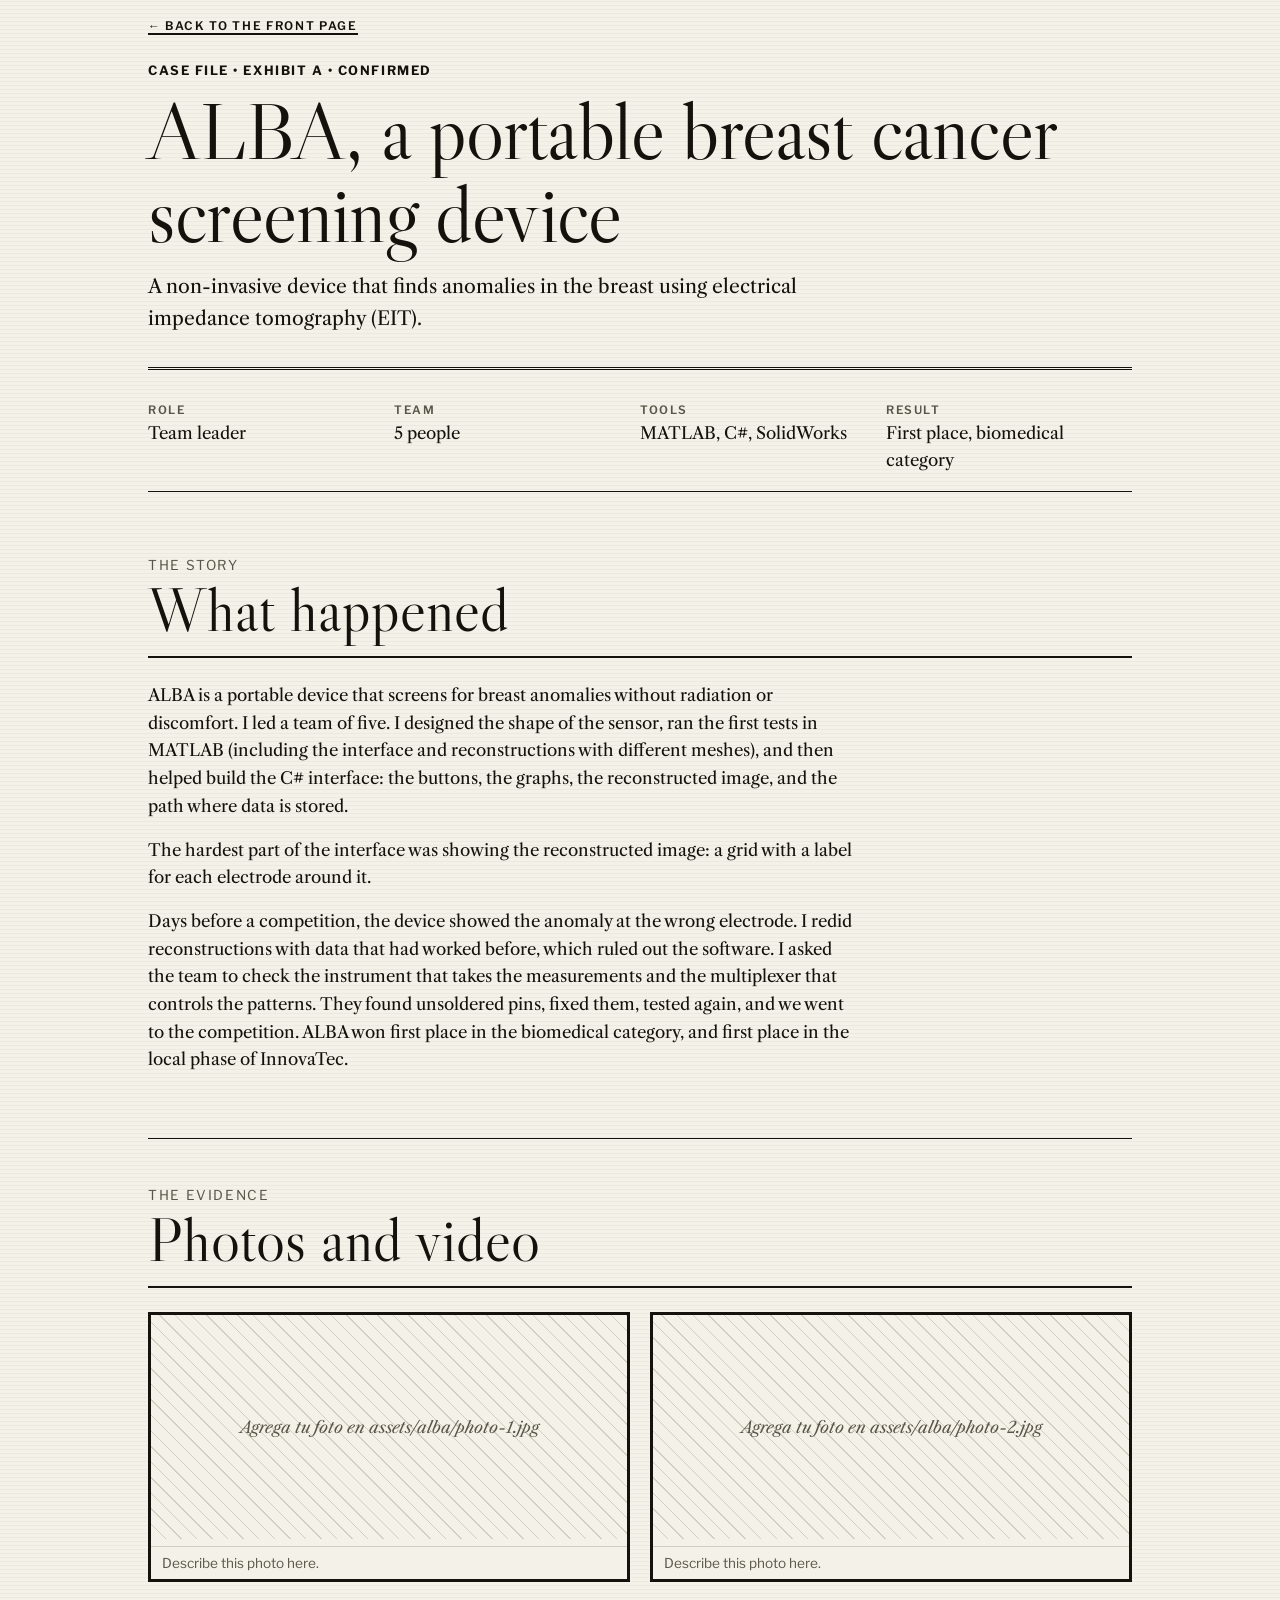
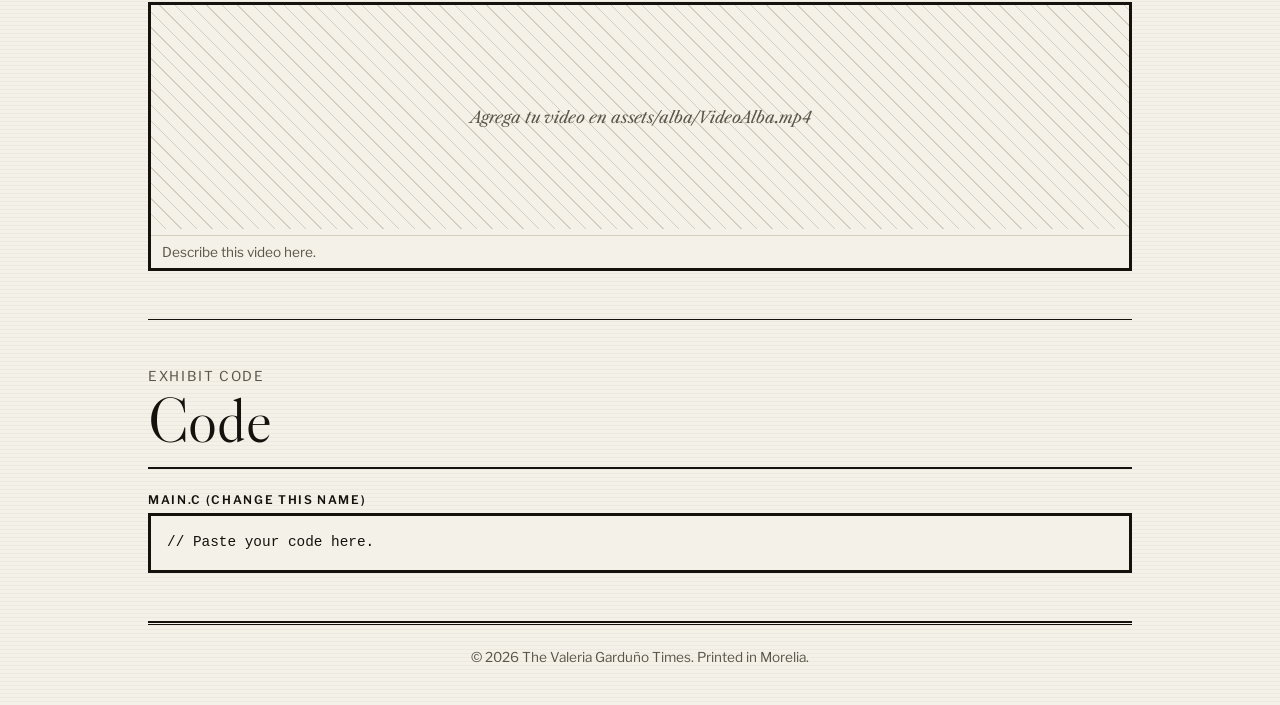
==== alba.html @ 492ea350 "Potfolio1" ====
<!DOCTYPE html>
<html lang="en">
<head>
<meta charset="utf-8">
<meta name="viewport" content="width=device-width, initial-scale=1, viewport-fit=cover">
<title>ALBA, a portable breast cancer screening device – Valeria Garduño</title>
<link rel="stylesheet" href="https://fonts.googleapis.com/css2?family=Libre+Caslon+Display&family=Libre+Caslon+Text:ital,wght@0,400;0,700;1,400&family=Libre+Franklin:wght@400;500;600;700&display=swap">
<link rel="stylesheet" href="style.css">
</head>
<body>
<div class="wrap">
<a class="back" href="index.html">&larr; Back to the front page</a>
<header class="casehead">
<div class="kicker">Case file &bull; Exhibit A &bull; Confirmed</div>
<h1>ALBA, a portable breast cancer screening device</h1>
<p class="lede">A non-invasive device that finds anomalies in the breast using electrical impedance tomography (EIT).</p>
</header>
<dl class="facts"><div><dt>Role</dt><dd>Team leader</dd></div><div><dt>Team</dt><dd>5 people</dd></div><div><dt>Tools</dt><dd>MATLAB, C#, SolidWorks</dd></div><div><dt>Result</dt><dd>First place, biomedical category</dd></div></dl>

<section>
<div class="head"><p>The Story</p><h2>What happened</h2></div>
<div class="story"><p>ALBA is a portable device that screens for breast anomalies without radiation or discomfort. I led a team of five. I designed the shape of the sensor, ran the first tests in MATLAB (including the interface and reconstructions with different meshes), and then helped build the C# interface: the buttons, the graphs, the reconstructed image, and the path where data is stored.</p><p>The hardest part of the interface was showing the reconstructed image: a grid with a label for each electrode around it.</p><p>Days before a competition, the device showed the anomaly at the wrong electrode. I redid reconstructions with data that had worked before, which ruled out the software. I asked the team to check the instrument that takes the measurements and the multiplexer that controls the patterns. They found unsoldered pins, fixed them, tested again, and we went to the competition. ALBA won first place in the biomedical category, and first place in the local phase of InnovaTec.</p></div>
</section>

<section>
<div class="head"><p>The Evidence</p><h2>Photos and video</h2></div>
<!--
  CÓMO AGREGAR TUS ARCHIVOS:
  1. Crea la carpeta assets/alba/ junto a este archivo.
  2. Copia ahí tus fotos y videos con los nombres de abajo (o cambia el nombre en el src).
  3. Para agregar otra foto, copia un bloque <figure> completo y cambia el src y el texto.
  Mientras el archivo no exista, se muestra un recuadro con instrucciones.
-->
<div class="gallery">
<figure class="slot" data-hint="Agrega tu foto en assets/alba/photo-1.jpg">
<img src="assets/alba/photo-1.jpg" alt="Photo 1 of the project">
<figcaption>Describe this photo here.</figcaption>
</figure>
<figure class="slot" data-hint="Agrega tu foto en assets/alba/photo-2.jpg">
<img src="assets/alba/photo-2.jpg" alt="Photo 2 of the project">
<figcaption>Describe this photo here.</figcaption>
</figure>
<figure class="slot wide" data-hint="Agrega tu video en assets/alba/VideoAlba.mp4">
<video controls preload="metadata"><source src="assets/alba/VideoAlba.mp4" type="video/mp4"></video>
<figcaption>Describe this video here.</figcaption>
</figure>
<!-- Para un video de YouTube, usa esto en lugar del bloque de arriba:
<iframe width="100%" height="420" src="https://www.youtube.com/embed/TU_ID_DE_VIDEO" title="Demo" allowfullscreen></iframe>
-->
</div>
</section>

<section>
<div class="head"><p>Exhibit Code</p><h2>Code</h2></div>
<!-- Pega tu código dentro de <code>. Si pegas código con símbolos < o >, escribe &lt; y &gt; en su lugar. -->
<p class="codelabel">main.c (change this name)</p>
<pre><code>// Paste your code here.</code></pre>
</section>

<footer>&copy; 2026 The Valeria Garduño Times. Printed in Morelia.</footer>
</div>
<script>
document.querySelectorAll('figure.slot').forEach(function(f){
  var m=f.querySelector('img,source');
  if(m)m.addEventListener('error',function(){f.classList.add('missing')});
  var i=f.querySelector('img');
  if(i&&i.complete&&i.naturalWidth===0)f.classList.add('missing');
  var v=f.querySelector('video');
  if(v&&v.networkState===3)f.classList.add('missing');
});
</script>
</body>
</html>
---- style.css ----
:root{--paper:#f4f1e8;--card:#f4f1e8;--ink:#15120d;--muted:#5a5548;--rule:#15120d;--soft:#d3cebf;--red:#15120d;
box-sizing:border-box;padding-top:env(safe-area-inset-top,0px);padding-bottom:env(safe-area-inset-bottom,0px);color-scheme:light}
*{box-sizing:border-box}
html{scroll-padding-top:env(safe-area-inset-top,0px)}
body{margin:0;background:var(--paper);color:var(--ink);font:400 1.05rem/1.65 "Libre Caslon Text",Georgia,serif}
a{color:var(--red)}
a:focus-visible,button:focus-visible,input:focus-visible,textarea:focus-visible,summary:focus-visible{outline:3px solid var(--red);outline-offset:3px}
.wrap{max-width:64rem;margin:0 auto;padding:0 1.25rem}
.sans{font-family:"Libre Franklin",Arial,sans-serif}
.ticker{border-bottom:1px solid var(--rule);font:600 .78rem "Libre Franklin",Arial,sans-serif;display:flex;gap:1.5rem;overflow-x:auto;white-space:nowrap;padding:.5rem 1.25rem;color:var(--muted)}
body{background-image:repeating-linear-gradient(0deg,transparent 0 3px,rgba(21,18,13,.035) 3px 4px)}
.mast{text-align:center;padding:1.3rem 0 0}
.mast .top{display:flex;justify-content:space-between;gap:1rem;flex-wrap:wrap;padding-bottom:.7rem;border-bottom:2px solid var(--rule);font:600 .74rem "Libre Franklin",Arial,sans-serif;letter-spacing:.14em;text-transform:uppercase}
.mast h1{font:400 clamp(3rem,11vw,7.2rem)/1 "Libre Caslon Display","Libre Caslon Text",Georgia,serif;margin:1.2rem 0 1rem;letter-spacing:-.02em}
.mast .sub{padding-bottom:.9rem;border-bottom:2px solid var(--rule);font:500 clamp(.7rem,1.8vw,.95rem) "Libre Franklin",Arial,sans-serif;letter-spacing:.32em;text-transform:uppercase}
.mast .meta{display:flex;justify-content:center;gap:.5rem 1.4rem;flex-wrap:wrap;padding:.7rem 0;border-bottom:2px solid var(--rule);font:600 .72rem "Libre Franklin",Arial,sans-serif;letter-spacing:.12em;text-transform:uppercase}
.brand{font:400 1.4rem "Libre Caslon Display",Georgia,serif}
.rowlab{display:flex;justify-content:space-between;gap:1rem;flex-wrap:wrap;padding:1.1rem 0 .8rem;border-bottom:1px solid var(--soft);font:600 .74rem "Libre Franklin",Arial,sans-serif;letter-spacing:.14em;text-transform:uppercase}
.kicker,.head p,.stats span,nav a,.btn{letter-spacing:.12em;text-transform:uppercase}
.kicker{font-size:.74rem}
nav{display:flex;justify-content:space-between;align-items:center;gap:1rem;flex-wrap:wrap;padding:.7rem 0;border-bottom:1px solid var(--rule);font:600 .9rem "Libre Franklin",Arial,sans-serif}
nav div{display:flex;gap:1.4rem;align-items:center;flex-wrap:wrap}
nav a{color:var(--ink);text-decoration:none}
nav a:hover{color:var(--red)}
nav .hire{background:var(--ink);color:var(--paper);padding:.4rem .9rem}
.front{display:grid;grid-template-columns:1.5fr 1fr;gap:0;padding:0 0 2.5rem;border-bottom:1px solid var(--rule)}
.front>div:first-child{padding:1.5rem 2.5rem 0 0;border-right:1px solid var(--soft)}
.front figure{padding:1.5rem 0 0 2.5rem}
.kicker{font:700 .8rem "Libre Franklin",Arial,sans-serif;color:var(--red)}
.front h2{font:400 clamp(2.4rem,6.2vw,5rem)/1.02 "Libre Caslon Display","Libre Caslon Text",Georgia,serif;margin:.8rem 0 1.2rem;letter-spacing:-.01em}
.front h2 em{font-weight:400}
.by{font:500 .85rem "Libre Franklin",Arial,sans-serif;color:var(--muted);margin:1rem 0}
.btn{display:inline-block;padding:.65rem 1.1rem;font:600 .95rem "Libre Franklin",Arial,sans-serif;text-decoration:none;border:2px solid var(--ink);color:var(--ink);margin:0 .5rem .5rem 0}
.btn.fill{background:var(--ink);color:var(--paper)}
figure{margin:0}
.photo{background:var(--card);border:3px solid var(--rule);padding:0}
.photo svg{display:block;width:100%;height:auto}
figcaption{font:400 .85rem "Libre Franklin",Arial,sans-serif;color:var(--muted);margin-top:.4rem}
.stats{display:grid;grid-template-columns:repeat(4,1fr);border-bottom:3px double var(--rule)}
.stats div{padding:1rem;border-right:1px solid var(--soft)}
.stats div:last-child{border:0}
.stats b{display:block;font:400 2.3rem/1.1 "Libre Caslon Display",Georgia,serif}
.stats span{font:400 .82rem "Libre Franklin",Arial,sans-serif;color:var(--muted)}
section{padding:3rem 0;border-bottom:1px solid var(--rule)}
.head{border-bottom:2px solid var(--rule);padding-bottom:.6rem;margin-bottom:1.5rem}
.head h2{font:400 clamp(2.4rem,5.5vw,3.8rem)/1.05 "Libre Caslon Display","Libre Caslon Text",Georgia,serif;margin:.3rem 0}
.head p{margin:0;font:400 .85rem "Libre Franklin",Arial,sans-serif;color:var(--muted)}
.ex{display:grid;grid-template-columns:1fr 1.3fr;gap:1.75rem;padding:1.75rem 0;border-bottom:1px solid var(--soft)}
.ex:last-child{border:0}
.shot{position:relative;aspect-ratio:16/10;background:var(--card);border:1px solid var(--rule);display:flex;align-items:center;justify-content:center;font:italic 1rem "Libre Caslon Text",serif;color:var(--muted);text-align:center;padding:1rem;background-image:repeating-linear-gradient(45deg,transparent 0 10px,var(--soft) 10px 11px)}
.stamp{position:absolute;top:.6rem;right:.6rem;border:2px solid var(--red);color:var(--red);font:700 .75rem "Libre Franklin",sans-serif;padding:.1rem .5rem;transform:rotate(-6deg);background:var(--paper)}
.ex h3{font:400 2rem/1.1 "Libre Caslon Display","Libre Caslon Text",serif;margin:.3rem 0 .7rem}
.ex p{margin:0 0 .8rem}
.tags{display:flex;flex-wrap:wrap;gap:.4rem;list-style:none;margin:0 0 .8rem;padding:0}
.tags li{border:1px solid var(--ink);padding:0 .55rem;font:500 .8rem "Libre Franklin",sans-serif}
details summary{cursor:pointer;color:var(--red);font:600 .9rem "Libre Franklin",sans-serif}
details p{margin-top:.6rem;font-size:.98rem;border-left:3px solid var(--red);padding-left:.8rem}
.tw{overflow-x:auto}
table{width:100%;min-width:36rem;border-collapse:collapse;font:400 .95rem "Libre Franklin",Arial,sans-serif}
th{text-align:left;border-top:2px solid var(--rule);border-bottom:2px solid var(--rule);padding:.5rem .6rem;font-weight:700}
td{padding:.55rem .6rem;border-bottom:1px solid var(--soft)}
td:nth-child(2){font-weight:700;color:var(--red)}
.note{font:italic .85rem "Libre Caslon Text",serif;color:var(--muted);margin-top:.8rem}
.ledger{list-style:none;margin:0;padding:0}
.ledger li{display:grid;grid-template-columns:11rem 1fr;gap:1.5rem;padding:1.1rem 0;border-bottom:1px solid var(--soft)}
.ledger .when{font:600 .85rem "Libre Franklin",sans-serif;color:var(--red)}
.ledger b{display:block;font-size:1.15rem}
.contact{display:grid;grid-template-columns:1.4fr 1fr;gap:2.5rem}
form label{display:block;font:600 .85rem "Libre Franklin",sans-serif;margin:.8rem 0 .25rem}
input,textarea{width:100%;font:400 1rem "Libre Caslon Text",serif;background:var(--card);color:var(--ink);border:1px solid var(--rule);padding:.55rem .7rem}
form button{margin-top:1rem;cursor:pointer;background:var(--ink);color:var(--paper);border:0;padding:.7rem 1.3rem;font:600 .95rem "Libre Franklin",sans-serif}
.desk h3{font:700 1.3rem "Libre Caslon Text",serif;margin:0 0 .3rem}
.desk p{margin:0 0 1rem}
footer{padding:1.5rem 0 2.5rem;text-align:center;font:400 .85rem "Libre Franklin",sans-serif;color:var(--muted);border-top:3px double var(--rule)}
@media (max-width:760px){.front,.ex,.contact{grid-template-columns:1fr}.front>div:first-child{border-right:0;padding-right:0}.front figure{padding-left:0}.stats{grid-template-columns:1fr 1fr}.stats div:nth-child(2){border-right:0}.ledger li{grid-template-columns:1fr;gap:.2rem}}

.back{display:inline-block;margin:1.2rem 0 0;font:600 .74rem "Libre Franklin",Arial,sans-serif;letter-spacing:.14em;text-transform:uppercase;color:var(--ink);text-decoration:none;border-bottom:2px solid var(--ink)}
.casehead{padding:1.5rem 0 2rem;border-bottom:3px double var(--rule)}
.casehead h1{font:400 clamp(2.4rem,7vw,5rem)/1.04 "Libre Caslon Display","Libre Caslon Text",Georgia,serif;margin:.7rem 0 1rem;letter-spacing:-.01em}
.casehead .lede{font-size:1.2rem;max-width:44rem;margin:0}
.facts{display:grid;grid-template-columns:repeat(auto-fit,minmax(12rem,1fr));border-bottom:1px solid var(--rule)}
.facts div{padding:1rem 1rem 1rem 0}
.facts dt{font:600 .72rem "Libre Franklin",sans-serif;letter-spacing:.14em;text-transform:uppercase;color:var(--muted)}
.facts dd{margin:.2rem 0 0}
.story{max-width:44rem}
.story p{margin:0 0 1rem}
.gallery{display:grid;grid-template-columns:1fr 1fr;gap:1.25rem}
.gallery .wide{grid-column:1/-1}
figure.slot{margin:0;border:3px solid var(--rule);background:var(--card)}
figure.slot img,figure.slot video{display:block;width:100%;height:auto}
figure.slot figcaption{padding:.5rem .7rem;border-top:1px solid var(--soft)}
figure.slot.missing img,figure.slot.missing video{display:none}
figure.slot.missing::before{content:attr(data-hint);display:flex;align-items:center;justify-content:center;text-align:center;min-height:12rem;padding:1rem;font:italic 1rem "Libre Caslon Text",serif;color:var(--muted);background-image:repeating-linear-gradient(45deg,transparent 0 10px,var(--soft) 10px 11px)}
pre{margin:0;border:3px solid var(--rule);background:var(--card);padding:1rem;overflow-x:auto;font:400 .9rem/1.5 ui-monospace,Menlo,Consolas,monospace}
.codelabel{font:600 .74rem "Libre Franklin",sans-serif;letter-spacing:.14em;text-transform:uppercase;margin:0 0 .4rem}
@media (max-width:760px){.gallery{grid-template-columns:1fr}}
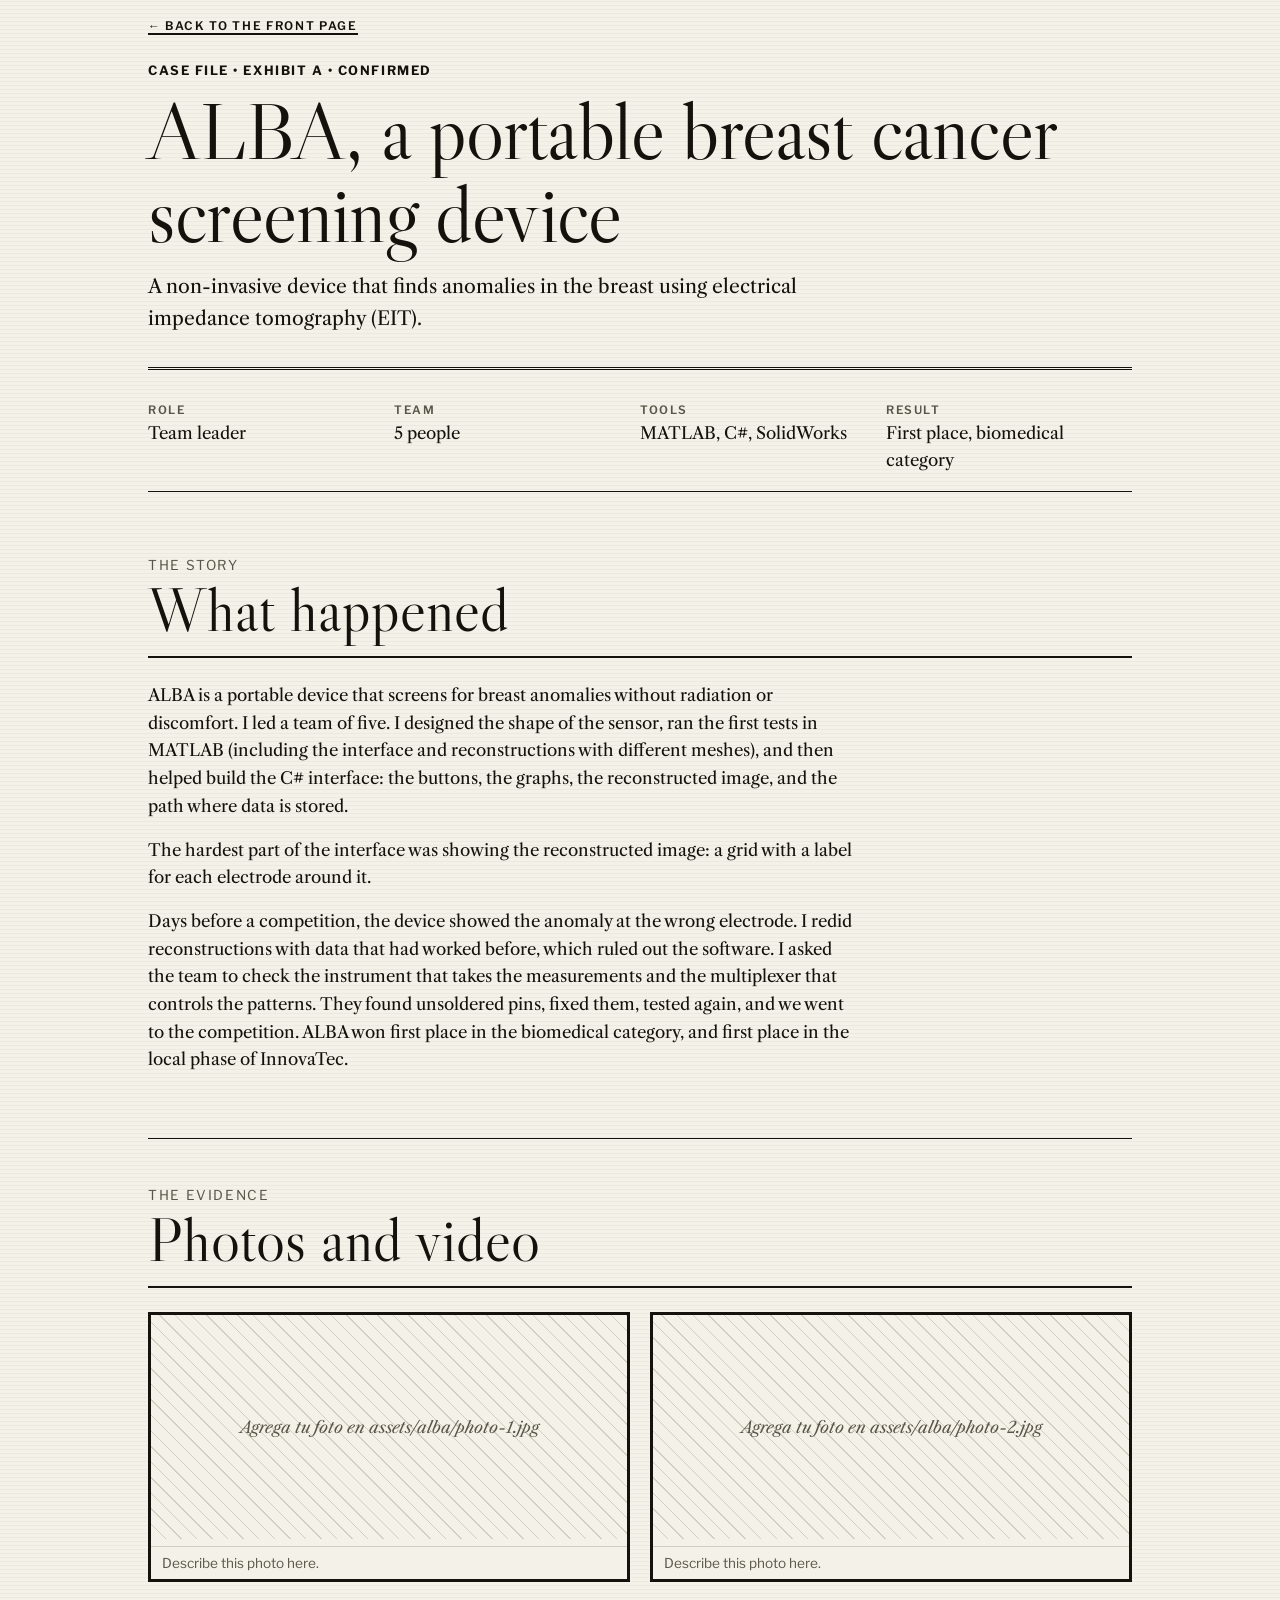
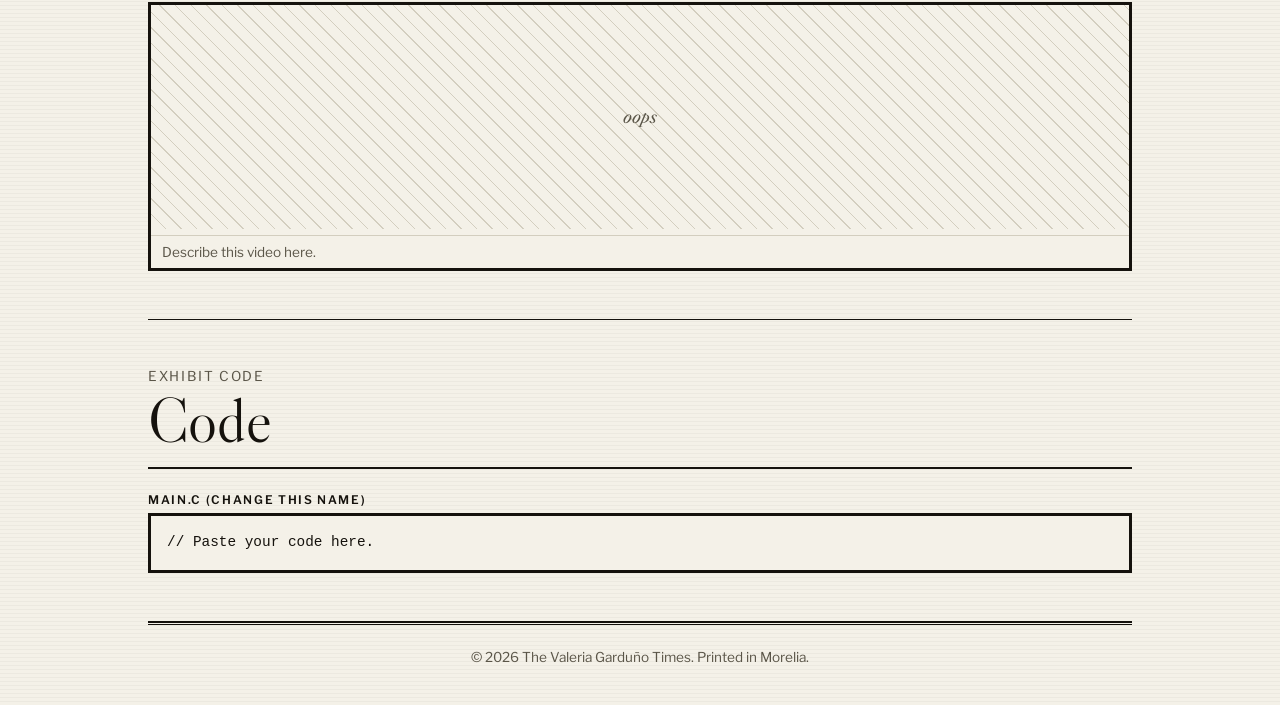
==== commit f057bf54: "Videos Check" ====
--- a/alba.html
+++ b/alba.html
@@ -40,7 +40,7 @@
 <img src="assets/alba/photo-2.jpg" alt="Photo 2 of the project">
 <figcaption>Describe this photo here.</figcaption>
 </figure>
-<figure class="slot wide" data-hint="Agrega tu video en assets/alba/VideoAlba.mp4">
+<figure class="slot wide" data-hint="oops">
 <video controls preload="metadata"><source src="assets/alba/VideoAlba.mp4" type="video/mp4"></video>
 <figcaption>Describe this video here.</figcaption>
 </figure>
